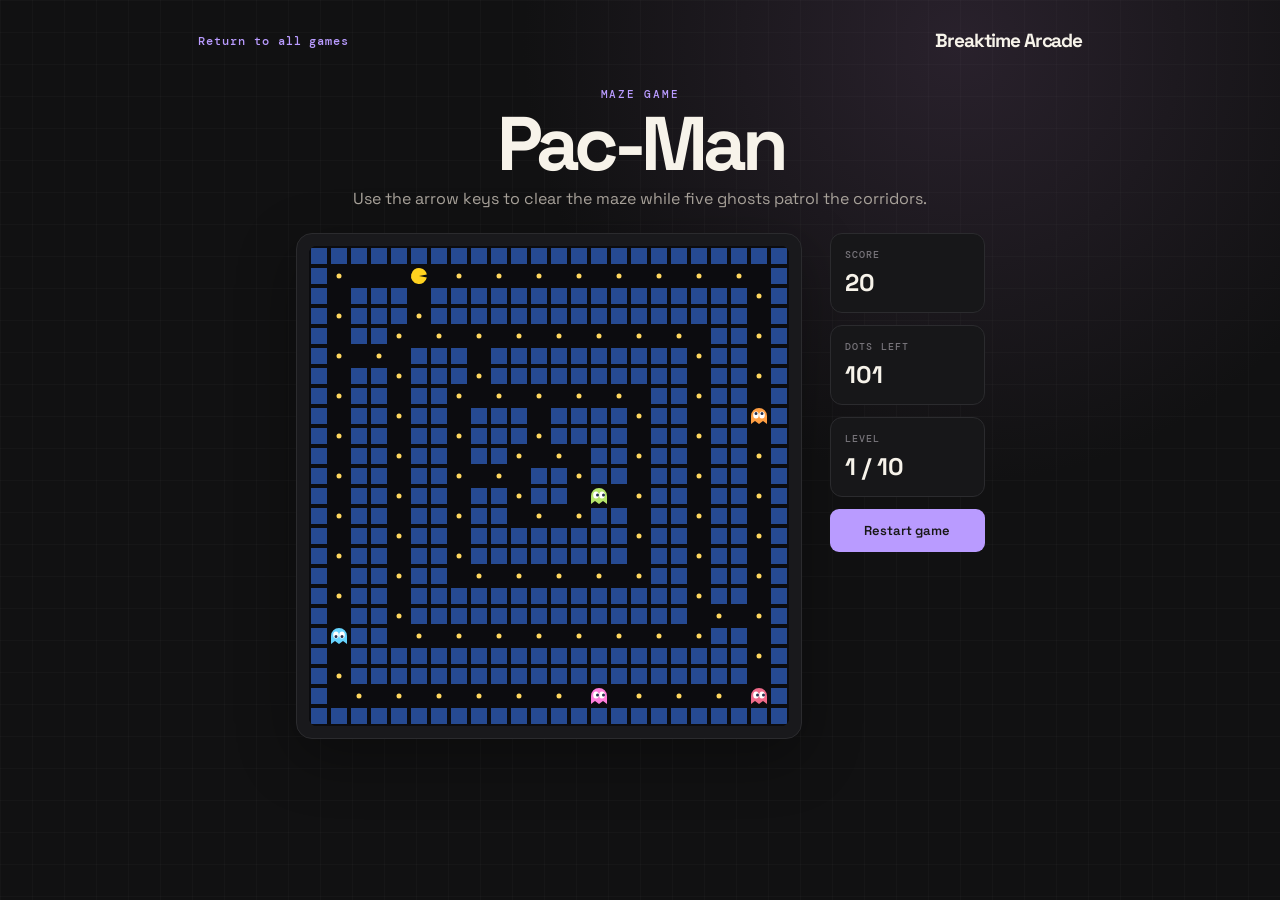
==== pacman.html @ 6e1f5a0e "Upload Pixel Party arcade website" ====
<!doctype html>
<html lang="en">
<head><meta charset="utf-8"><meta name="viewport" content="width=device-width, initial-scale=1"><title>Pac-Man | Breaktime Arcade</title><link rel="stylesheet" href="styles.css"></head>
<body><main class="game-shell"><nav class="game-nav"><a class="back" href="index.html">Return to all games</a><span class="brand">Breaktime Arcade</span></nav><header class="game-heading"><div class="eyebrow">MAZE GAME</div><h1>Pac-Man</h1><p>Use the arrow keys to clear the maze while five ghosts patrol the corridors.</p></header><section class="game-layout"><div class="board-wrap"><canvas id="pacman" width="480" height="480"></canvas></div><aside class="side-panel"><div class="stat"><label>SCORE</label><strong id="pac-score">0</strong></div><div class="stat"><label>DOTS LEFT</label><strong id="pac-dots">0</strong></div><div class="stat"><label>LEVEL</label><strong id="pac-level">1 / 10</strong></div><button id="pac-restart">Restart game</button></aside></section></main><script src="games.js"></script></body>
</html>
---- styles.css ----
@import url('https://fonts.googleapis.com/css2?family=DM+Mono:wght@400;500&family=Space+Grotesk:wght@500;600;700&display=swap');

:root { --ink:#f7f3ea; --muted:#a9a39b; --bg:#111112; --line:#2b2b2e; }
* { box-sizing:border-box; }
body { margin:0; min-height:100vh; color:var(--ink); background-color:var(--bg); background-image:linear-gradient(#ffffff05 1px,transparent 1px),linear-gradient(90deg,#ffffff05 1px,transparent 1px),radial-gradient(circle at 75% 5%,#29212c 0,#111112 34%); background-size:32px 32px,32px 32px,auto; font-family:'Space Grotesk'; }
a { color:inherit; text-decoration:none; }
.shell { max-width:1120px; margin:auto; padding:52px clamp(22px,5vw,74px) 28px; min-height:100vh; display:flex; flex-direction:column; }
.eyebrow,.tag,footer { font:500 11px 'DM Mono',monospace; letter-spacing:.16em; }
.eyebrow { color:#b99bff; margin-bottom:24px; }
.hero { max-width:680px; }
h1 { margin:0; font-size:clamp(62px,10vw,118px); line-height:.86; letter-spacing:-.08em; font-weight:700; }
h1 span { color:#b99bff; }
.hero p { color:var(--muted); max-width:410px; font-size:17px; line-height:1.55; margin:34px 0 0; }
.game-grid { display:grid; grid-template-columns:repeat(3,1fr); gap:18px; margin-top:86px; }
.game-card { min-height:285px; border:1px solid #ffffff22; border-radius:8px; padding:22px; display:flex; flex-direction:column; justify-content:space-between; transition:transform .22s ease,border-color .22s ease,filter .22s ease; overflow:hidden; position:relative; box-shadow:0 16px 35px #0006,inset 0 0 0 1px #0003; }
.cover-art { position:absolute; inset:0; width:100%; height:100%; object-fit:cover; opacity:.34; mix-blend-mode:screen; filter:saturate(1.35) contrast(1.2); }
.game-card > *:not(.cover-art) { position:relative; z-index:1; }
.game-card:hover,.game-card:focus-visible { transform:translateY(-7px); border-color:rgba(255,255,255,.45); filter:brightness(1.1); outline:none; }
.card-purple { background:linear-gradient(145deg,#9c78f2,#5a3b9b); }
.card-green { background:linear-gradient(145deg,#5cae86,#245941); }
.card-yellow { color:#171714; background:linear-gradient(145deg,#ffd66c,#d99e28); }
.card-top { display:flex; justify-content:space-between; align-items:center; }
.game-icon { display:grid; place-items:center; width:54px; height:54px; border:1px solid #ffffff99; border-radius:4px; font-size:30px; line-height:1; font-family:'Space Grotesk'; font-weight:700; background:#0004; }
.play-arrow { font:500 11px 'DM Mono'; letter-spacing:.08em; text-transform:uppercase; }
.tag { opacity:.7; font-size:10px; }
.game-card h2 { margin:8px 0 3px; font-size:31px; letter-spacing:-.05em; }
.game-card p { margin:0; opacity:.75; font-size:14px; }
footer { margin-top:auto; padding-top:64px; color:#77747a; display:flex; justify-content:space-between; }
.shop-panel { margin-top:72px; padding:24px; border:1px solid var(--line); border-radius:8px; background:#171719e8; box-shadow:0 16px 35px #0005; }
.shop-head { display:flex; align-items:flex-start; justify-content:space-between; gap:24px; }
.shop-head h2 { margin:0; font-size:32px; letter-spacing:-.06em; }
.shop-head p { margin:7px 0 0; color:var(--muted); font-size:14px; }
.wallet { min-width:106px; padding:12px 14px; border:1px solid #3f3655; border-radius:12px; background:#241b38; text-align:right; }
.wallet span { display:block; color:#b99bff; font:500 10px 'DM Mono',monospace; letter-spacing:.12em; }
.wallet strong { display:block; margin-top:3px; font-size:26px; }
.crate-grid { display:grid; grid-template-columns:repeat(2,1fr); gap:12px; margin-top:22px; }
.crate { min-height:112px; padding:15px; color:var(--ink); background:#222126; border:1px solid #3a3740; border-radius:4px; text-align:left; display:flex; flex-direction:column; align-items:flex-start; gap:5px; }
.crate:hover { border-color:#b99bff; background:#2a2434; }
.crate-mark { font-size:27px; color:#b99bff; line-height:1; }
.crate strong { font-size:15px; }
.crate small { color:#9b969f; font:11px 'DM Mono',monospace; }
.crate-sticker .crate-mark { color:#72d5ae; }
.shop-message { min-height:18px; margin:15px 0 0; color:#b99bff; font:11px 'DM Mono',monospace; }
.collection { display:flex; flex-wrap:wrap; gap:7px; }
.collection-badge { padding:7px 9px; border-radius:999px; background:#232127; color:#c8c2cc; font:10px 'DM Mono',monospace; }

.game-shell { max-width:980px; margin:auto; padding:28px clamp(18px,4vw,48px) 36px; }
.game-nav { display:flex; justify-content:space-between; align-items:center; margin-bottom:34px; }
.back { color:#b99bff; font:500 12px 'DM Mono'; letter-spacing:.08em; }
.brand { font-weight:700; font-size:19px; letter-spacing:-.06em; }
.game-heading { text-align:center; margin-bottom:24px; }
.game-heading .eyebrow { margin-bottom:10px; }
.game-heading h1 { font-size:clamp(48px,7vw,76px); letter-spacing:-.07em; }
.game-heading p { color:var(--muted); margin:12px 0 0; }
.game-layout { display:flex; align-items:flex-start; justify-content:center; gap:28px; }
.board-wrap { padding:12px; border:1px solid var(--line); border-radius:16px; background:#19191c; box-shadow:0 18px 60px #0005; }
canvas { display:block; max-width:100%; background:#08080d; border-radius:8px; image-rendering:pixelated; }
.side-panel { width:155px; display:grid; gap:12px; }
.stat { border:1px solid var(--line); border-radius:12px; padding:14px; background:#171719; }
.stat label { display:block; color:#77747a; font:500 10px 'DM Mono',monospace; letter-spacing:.12em; margin-bottom:6px; }
.stat strong { font-size:24px; }
.game-stickers { border:1px solid var(--line); border-radius:12px; padding:12px; background:#171719; display:flex; flex-wrap:wrap; gap:6px; }
.game-stickers label { width:100%; color:#77747a; font:500 10px 'DM Mono',monospace; letter-spacing:.12em; }
.sticker-chip { width:34px; height:34px; padding:5px; border:1px solid #3a3740; border-radius:9px; background:#202025; display:grid; place-items:center; }
.sticker-collection { width:34px; height:34px; padding:6px; display:grid; place-items:center; }
.sticker-art { display:block; width:20px; height:20px; background:var(--sticker-color); filter:drop-shadow(0 0 4px var(--sticker-color)); }
.sticker-art-star { clip-path:polygon(50% 0%,61% 35%,98% 35%,68% 57%,79% 95%,50% 72%,21% 95%,32% 57%,2% 35%,39% 35%); }
.sticker-art-bolt { clip-path:polygon(58% 0%,17% 54%,45% 54%,36% 100%,84% 38%,55% 38%); }
.sticker-art-dot { border-radius:50%; }
.sticker-art-diamond { clip-path:polygon(50% 0%,100% 50%,50% 100%,0% 50%); }
.sticker-empty { color:#77747a; font:10px 'DM Mono',monospace; }
button { border:0; border-radius:9px; padding:13px 14px; color:#171714; background:#b99bff; font:600 13px 'Space Grotesk'; cursor:pointer; }
button:hover { filter:brightness(1.15); }
.tips { color:#77747a; font:11px 'DM Mono',monospace; line-height:1.7; text-align:center; margin:20px auto 0; }
@media (max-width:700px) { .game-grid { grid-template-columns:1fr; margin-top:52px; } .game-card { min-height:190px; } footer { padding-top:48px; } .game-layout { flex-direction:column; align-items:center; } .side-panel { width:min(360px,100%); grid-template-columns:repeat(2,1fr); } .side-panel button { grid-column:span 2; } .shop-head { flex-direction:column; } .wallet { text-align:left; } .crate-grid { grid-template-columns:1fr; } }
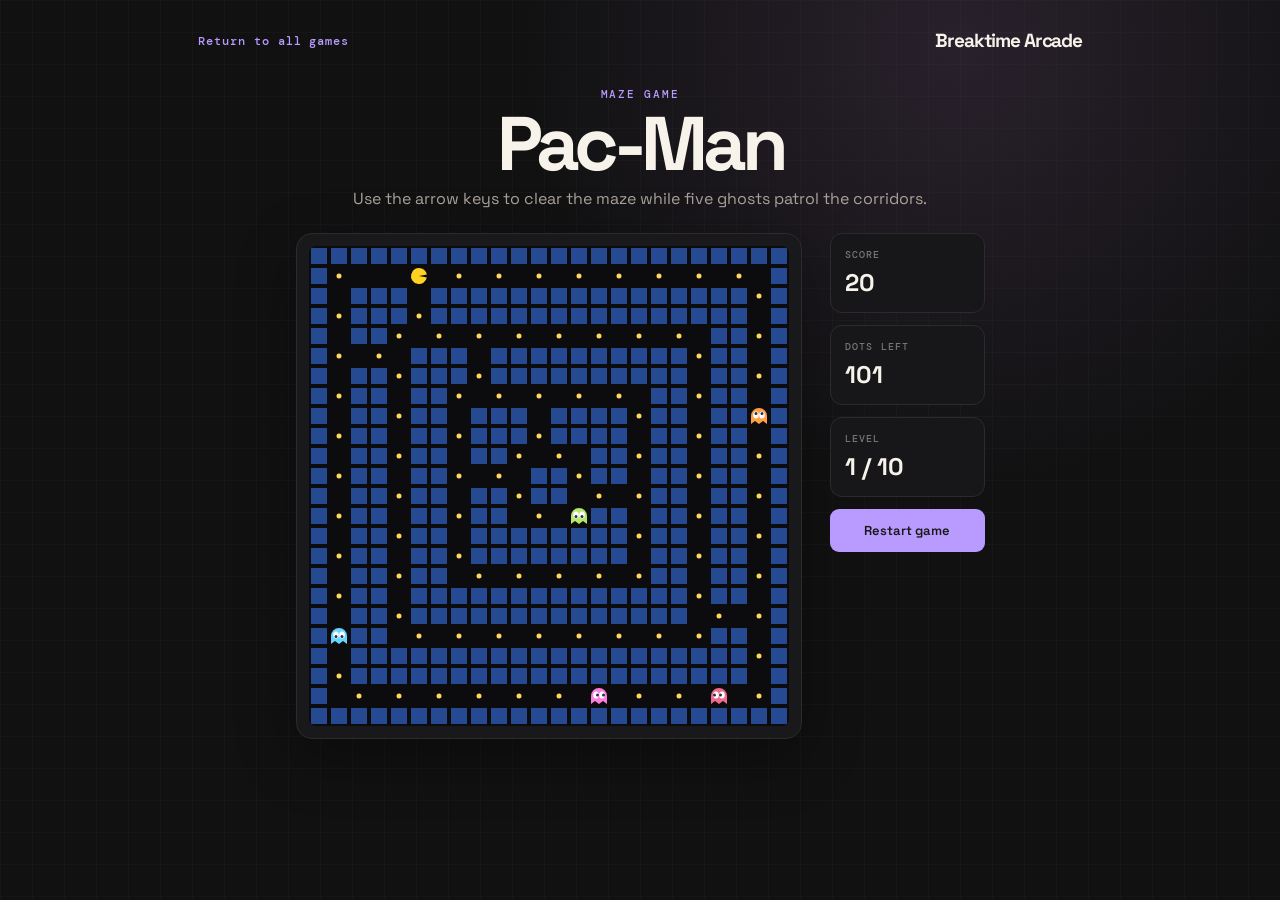
==== commit bbe4d817: "Refresh page scripts for background control" ====
--- a/pacman.html
+++ b/pacman.html
@@ -1,5 +1,5 @@
 <!doctype html>
 <html lang="en">
 <head><meta charset="utf-8"><meta name="viewport" content="width=device-width, initial-scale=1"><title>Pac-Man | Breaktime Arcade</title><link rel="stylesheet" href="styles.css"></head>
-<body><main class="game-shell"><nav class="game-nav"><a class="back" href="index.html">Return to all games</a><span class="brand">Breaktime Arcade</span></nav><header class="game-heading"><div class="eyebrow">MAZE GAME</div><h1>Pac-Man</h1><p>Use the arrow keys to clear the maze while five ghosts patrol the corridors.</p></header><section class="game-layout"><div class="board-wrap"><canvas id="pacman" width="480" height="480"></canvas></div><aside class="side-panel"><div class="stat"><label>SCORE</label><strong id="pac-score">0</strong></div><div class="stat"><label>DOTS LEFT</label><strong id="pac-dots">0</strong></div><div class="stat"><label>LEVEL</label><strong id="pac-level">1 / 10</strong></div><button id="pac-restart">Restart game</button></aside></section></main><script src="games.js"></script></body>
+<body><main class="game-shell"><nav class="game-nav"><a class="back" href="index.html">Return to all games</a><span class="brand">Breaktime Arcade</span></nav><header class="game-heading"><div class="eyebrow">MAZE GAME</div><h1>Pac-Man</h1><p>Use the arrow keys to clear the maze while five ghosts patrol the corridors.</p></header><section class="game-layout"><div class="board-wrap"><canvas id="pacman" width="480" height="480"></canvas></div><aside class="side-panel"><div class="stat"><label>SCORE</label><strong id="pac-score">0</strong></div><div class="stat"><label>DOTS LEFT</label><strong id="pac-dots">0</strong></div><div class="stat"><label>LEVEL</label><strong id="pac-level">1 / 10</strong></div><button id="pac-restart">Restart game</button></aside></section></main><script src="games.js?v=2"></script></body>
 </html>
--- a/styles.css
+++ b/styles.css
@@ -11,6 +11,8 @@
 h1 { margin:0; font-size:clamp(62px,10vw,118px); line-height:.86; letter-spacing:-.08em; font-weight:700; }
 h1 span { color:#b99bff; }
 .hero p { color:var(--muted); max-width:410px; font-size:17px; line-height:1.55; margin:34px 0 0; }
+.theme-toggle { margin-top:24px; color:var(--ink); background:transparent; border:1px solid #ffffff55; border-radius:4px; font:500 11px 'DM Mono'; letter-spacing:.04em; }
+.theme-toggle:hover { color:#171714; background:#b99bff; border-color:#b99bff; }
 .game-grid { display:grid; grid-template-columns:repeat(3,1fr); gap:18px; margin-top:86px; }
 .game-card { min-height:285px; border:1px solid #ffffff22; border-radius:8px; padding:22px; display:flex; flex-direction:column; justify-content:space-between; transition:transform .22s ease,border-color .22s ease,filter .22s ease; overflow:hidden; position:relative; box-shadow:0 16px 35px #0006,inset 0 0 0 1px #0003; }
 .cover-art { position:absolute; inset:0; width:100%; height:100%; object-fit:cover; opacity:.34; mix-blend-mode:screen; filter:saturate(1.35) contrast(1.2); }
@@ -73,3 +75,9 @@
 button:hover { filter:brightness(1.15); }
 .tips { color:#77747a; font:11px 'DM Mono',monospace; line-height:1.7; text-align:center; margin:20px auto 0; }
 @media (max-width:700px) { .game-grid { grid-template-columns:1fr; margin-top:52px; } .game-card { min-height:190px; } footer { padding-top:48px; } .game-layout { flex-direction:column; align-items:center; } .side-panel { width:min(360px,100%); grid-template-columns:repeat(2,1fr); } .side-panel button { grid-column:span 2; } .shop-head { flex-direction:column; } .wallet { text-align:left; } .crate-grid { grid-template-columns:1fr; } }
+body.light-mode { --ink:#201c25; --muted:#625d67; --bg:#f4efe5; --line:#d4cbbb; background-color:var(--bg); background-image:linear-gradient(#201c2510 1px,transparent 1px),linear-gradient(90deg,#201c2510 1px,transparent 1px),radial-gradient(circle at 75% 5%,#ffffff 0,#f4efe5 42%); }
+body.light-mode .theme-toggle { border-color:#201c2555; }
+body.light-mode .shop-panel,body.light-mode .stat { background:#fffaf1e8; }
+body.light-mode .crate { background:#eee7da; border-color:#cfc3b2; }
+body.light-mode .crate:hover { background:#e5dbca; }
+body.light-mode footer { color:#625d67; }
